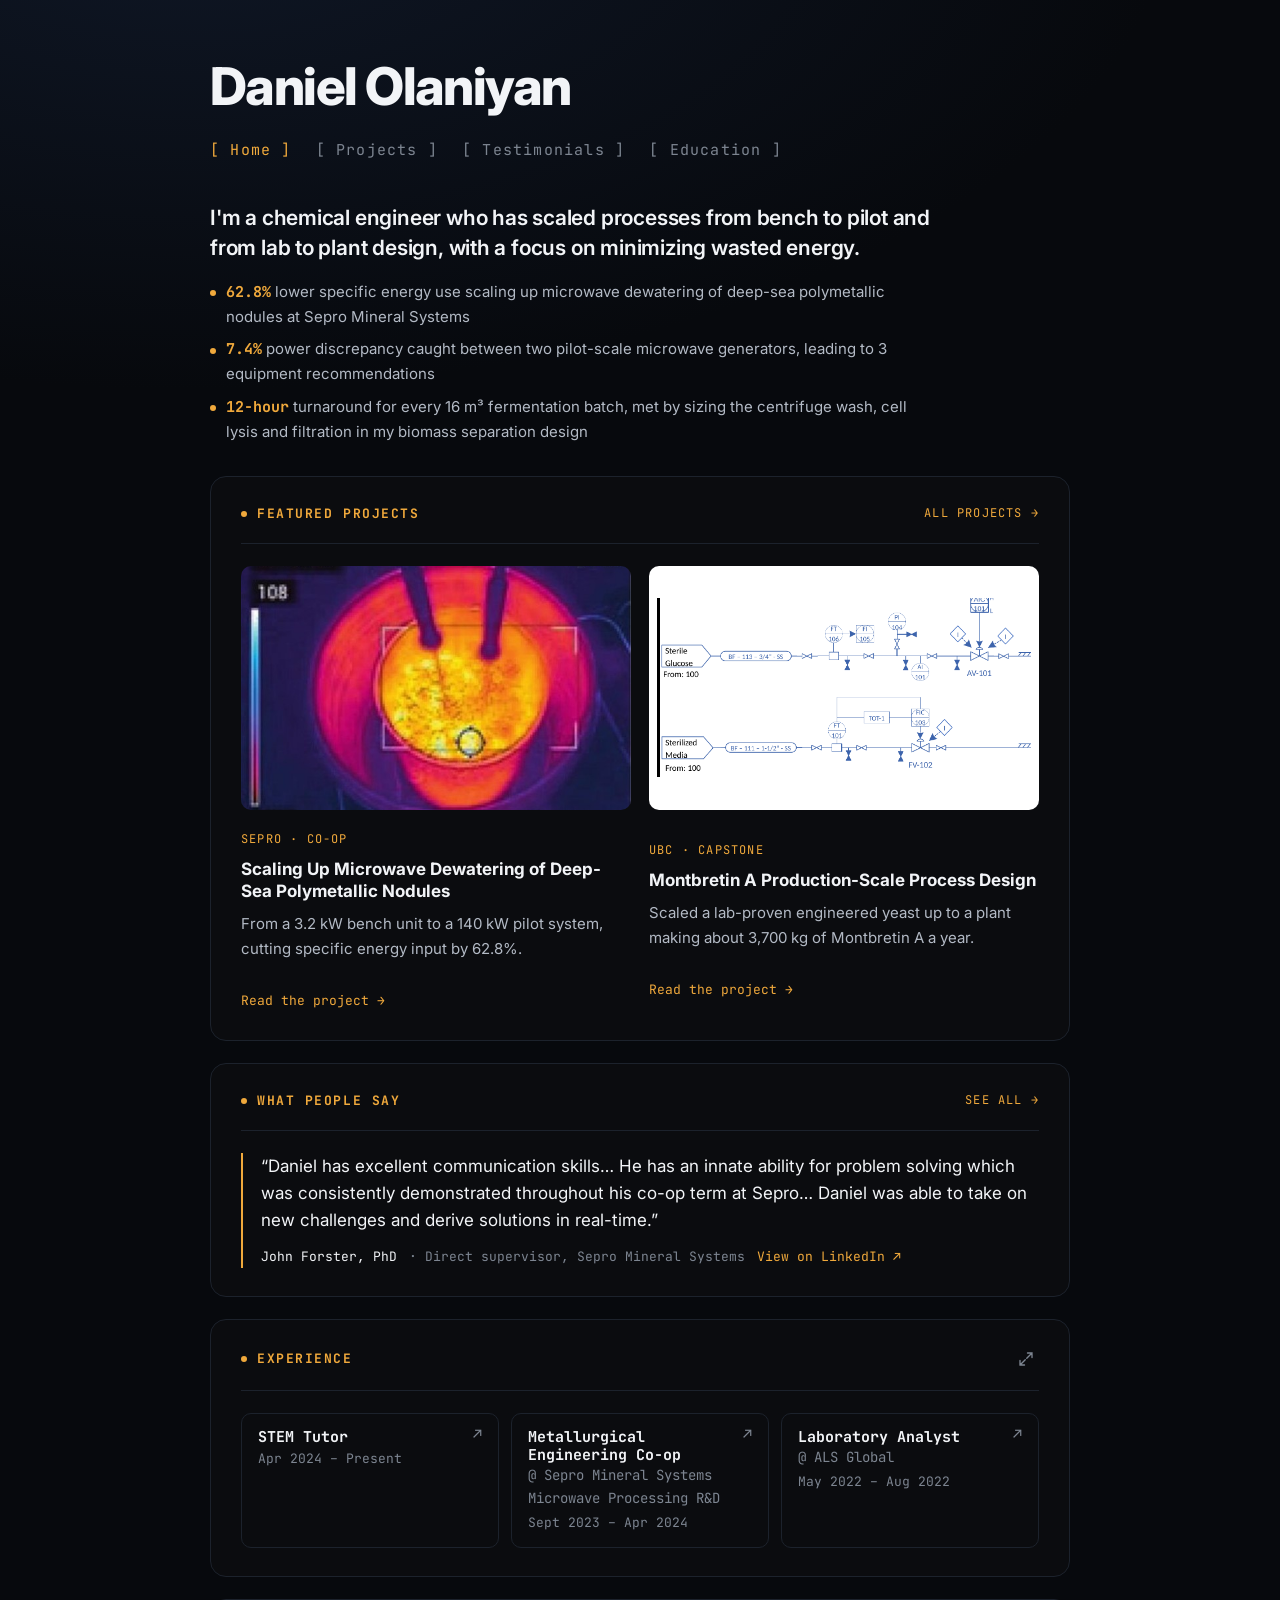
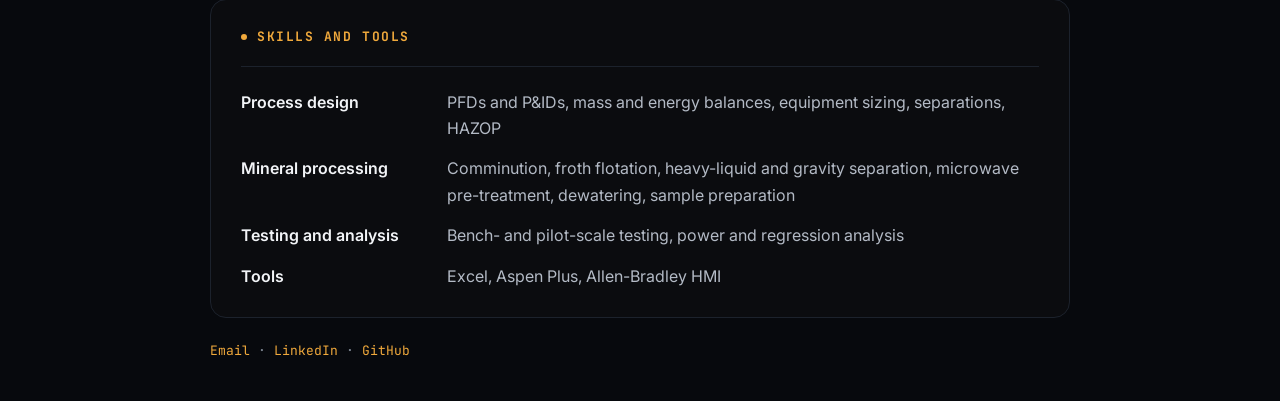
==== index.html @ be630a9f "Name the Microwave Processing R&D team on the Experience card and Sea Nodules page Co-Authored-By: C" ====
<!doctype html>
<html lang="en">
<head>
  <meta charset="utf-8">
  <meta name="viewport" content="width=device-width, initial-scale=1">
  <title>Daniel Olaniyan</title>
  <meta name="description" content="Daniel Olaniyan, chemical engineer (BASc, UBC) and EIT. Experience, projects and education.">
  <link rel="preconnect" href="https://fonts.googleapis.com">
  <link rel="preconnect" href="https://fonts.gstatic.com" crossorigin>
  <link href="https://fonts.googleapis.com/css2?family=Inter:wght@400;600;700;800&family=JetBrains+Mono:wght@400;500;700&display=swap" rel="stylesheet">
  <link rel="stylesheet" href="assets/styles.css">
</head>
<body>

<header class="site-header">
  <div class="wrap">
    <h1 class="site-title"><a href="#home">Daniel Olaniyan</a></h1>
    <nav class="tabs">
      <a href="#home">Home</a>
      <a href="#projects">Projects</a>
      <a href="#testimonials">Testimonials</a>
      <a href="#education">Education</a>
      <!-- <a class="plain" href="assets/Daniel_Olaniyan_Resume.pdf" target="_blank">Résumé ↗</a> -->
    </nav>
  </div>
</header>

<main class="wrap">

  <!-- ======================== HOME ======================== -->
  <section class="panel" id="home" data-title="Daniel Olaniyan">
    <!-- Intro: hook, value, proof -->
    <div class="intro">
      <!-- HIDDEN FOR NOW: <p class="hook">I love taking process bottlenecks that waste energy or stall equipment, and fixing them.</p> -->
      <p class="hook">I'm a chemical engineer who has scaled processes from bench to pilot and from lab to plant design, with a focus on minimizing wasted energy.</p>
      <ul class="proof">
        <li><b>62.8%</b> lower specific energy use scaling up microwave dewatering of deep-sea polymetallic nodules at Sepro Mineral Systems</li>
        <li><b>7.4%</b> power discrepancy caught between two pilot-scale microwave generators, leading to 3 equipment recommendations</li>
        <li><b>12-hour</b> turnaround for every 16 m³ fermentation batch, met by sizing the centrifuge wash, cell lysis and filtration in my biomass separation design</li>
      </ul>
    </div>

    <div class="card">
      <div class="card-head"><span class="label">Featured projects</span><a class="soon" href="#projects">All projects →</a></div>
      <div class="feature-grid">
        <a class="pcard" href="projects/sepro-microwave.html">
          <div class="pcard-img"><img src="assets/media/sepro/cover-ir-pilot.jpg" alt="Thermal camera image of a pilot-scale nodule sample straight after microwave treatment." loading="lazy"></div>
          <div class="pcard-body">
            <span class="kicker">Sepro · Co-op</span>
            <h3>Scaling Up Microwave Dewatering of Deep-Sea Polymetallic Nodules</h3>
            <p>From a 3.2 kW bench unit to a 140 kW pilot system, cutting specific energy input by 62.8%.</p>
            <span class="more">Read the project →</span>
          </div>
        </a>
        <a class="pcard" href="projects/capstone-montbretin.html">
          <div class="pcard-img sheet"><img src="assets/media/capstone/pid-sterile-feed-lines.png" alt="My section of the bioreactor P&amp;ID: sterile glucose and sterile media feed lines with flow control loops." loading="lazy"></div>
          <div class="pcard-body">
            <span class="kicker">UBC · Capstone</span>
            <h3>Montbretin A Production-Scale Process Design</h3>
            <p>Scaled a lab-proven engineered yeast up to a plant making about 3,700 kg of Montbretin A a year.</p>
            <span class="more">Read the project →</span>
          </div>
        </a>
      </div>
    </div>

    <!-- Testimonials: add another <figure class="quote"> inside .quotes for each new one.
         Only publish quotes you have permission to use. -->
    <div class="card">
      <div class="card-head"><span class="label">What people say</span><a class="soon" href="#testimonials">See all →</a></div>
      <div class="quotes">
        <figure class="quote">
          <blockquote>“Daniel has excellent communication skills… He has an innate ability for problem solving which was consistently demonstrated throughout his co-op term at Sepro… Daniel was able to take on new challenges and derive solutions in real-time.”</blockquote>
          <figcaption>John Forster, PhD <span>· Direct supervisor, Sepro Mineral Systems</span><a href="https://www.linkedin.com/in/daniel-olaniyan/details/recommendations/" target="_blank" rel="noopener">View on LinkedIn ↗</a></figcaption>
        </figure>
      </div>
    </div>

    <!-- Experience: click a role to open its bullets in a pop-up; the corner icon shows all bullets inline.
         To add a role: copy one <button class="role"> and one <div class="role-detail">,
         and give both the same id (data-role="x" / id="role-x"). -->
    <div class="card experience">
      <div class="card-head">
        <span class="label">Experience</span>
        <button class="expand" aria-label="Show all details" title="Show all"><svg viewBox="0 0 24 24" fill="none" stroke="currentColor" stroke-width="1.8" stroke-linecap="round"><path d="M14 4h6v6M20 4l-7 7M10 20H4v-6M4 20l7-7"/></svg></button>
      </div>
      <div class="roles">
        <button class="role" data-role="tutor" aria-haspopup="dialog">
          <h3>STEM Tutor</h3>
          <div class="when">Apr 2024 – Present</div>
        </button>
        <button class="role" data-role="sepro" aria-haspopup="dialog">
          <h3>Metallurgical Engineering Co-op</h3>
          <div class="at">@ Sepro Mineral Systems</div>
          <div class="at">Microwave Processing R&amp;D</div>
          <div class="when">Sept 2023 – Apr 2024</div>
        </button>
        <button class="role" data-role="als" aria-haspopup="dialog">
          <h3>Laboratory Analyst</h3>
          <div class="at">@ ALS Global</div>
          <div class="when">May 2022 – Aug 2022</div>
        </button>
      </div>

      <div class="role-detail" id="role-tutor" data-title="STEM Tutor" data-when="Apr 2024 – Present">
        <h4>STEM Tutor <span>United States & Canada</span></h4>
        <ul>
          <li>Grew a tutoring practice to 15 weekly students entirely through referrals from clients and a mentor</li>
          <li>Improved a Mechanical Engineering student’s Thermodynamics I grade from C+ to A- by teaching structured First and Second Law problem-solving methods for heat engines and refrigeration cycles</li>
          <li>Designed weekly AP Calculus BC study plans by identifying understanding gaps from assessment results and curating targeted practice problems by topic and difficulty, raising the student’s projected score from 3 to an official 5</li>
          <li>Classified recurring student errors into 4 root-cause categories: conceptual, equation-selection, algebraic, and problem-recognition to prioritize the highest-impact weaknesses</li>
        </ul>
      </div>

      <div class="role-detail" id="role-sepro" data-title="Metallurgical Engineering Co-op" data-when="Sept 2023 – Apr 2024">
        <h4>Sepro Mineral Systems · Microwave Processing R&amp;D <span>Vancouver, Canada</span></h4>
        <ul>
          <li>Quantified a 62.8% reduction in specific energy input from bench- to pilot-scale for microwave pre-treatment of polymetallic nodules ahead of pyrometallurgical processing through moisture loss, power, and residence time analysis</li>
          <li>Identified a 7.4% discrepancy between 2 water-cooled power generators during pilot-scale operation by analyzing absorbed microwave energy patterns in Excel, resulting in 3 equipment modification recommendations</li>
          <li>Processed 55 kg of Mn- and Fe-rich polymetallic sea nodule samples for bench- and pilot-scale testwork using Ro-Tap sieve shaker, rotary splitter, riffle splitter, and cone and-quartering to determine PSD/P80 and produce representative test samples</li>
          <li>Ran 15+ pilot-scale microwave tests on a 140 kW system through an Allen-Bradley HMI by adjusting forward-power settings, monitoring process response, and responding to abnormal operating conditions</li>
          <li>Briefed project engineers and clients on test progress, equipment behavior, deviations, limitations, and next steps through presentations, demonstrations, and written reports</li>
          <li>Applied heat transfer and scale-up principles as the chemical engineer on a multidisciplinary microwave R&D team, then extended beyond assigned scope into flotation and gravity separation processes</li>
          <li>Dosed SIBX collector to a 14 g/tonne target from a 1% stock solution across 3 lab-scale froth flotation tests, preparing ore slurry feed at 37 wt% solids and 200 µm particle size</li>
          <li>Operated a jaw crusher, ring pulverizer, SAG, ball, and rod mills during mineral processing testwork, gaining hands-on experience with comminution equipments</li>
          <li>Contributions acknowledged in: Marzoughi O. et al. (2026). Microwave dewatering of deep-sea polymetallic nodules: Bench-scale and pilot-scale studies</li>
        </ul>
        <figure class="quote small">
          <blockquote>“Daniel has excellent communication skills… He has an innate ability for problem solving which was consistently demonstrated throughout his co-op term at Sepro.”</blockquote>
          <figcaption>John Forster, PhD <span>· Direct supervisor, Sepro Mineral Systems</span></figcaption>
        </figure>
        <a class="more-link" href="projects/sepro-microwave.html">See the project →</a>
      </div>

      <div class="role-detail" id="role-als" data-title="Laboratory Analyst" data-when="May 2022 – Aug 2022">
        <h4>ALS Global <span>Calgary, Canada</span></h4>
        <ul>
          <li>Analyzed 100 environmental field samples daily operating a 50 capsule CO2 combustion chamber with infrared spectroscopy quantifying 5 mg/mL target total inorganic carbon concentration in Excel</li>
          <li>Reduced sample backlog by 15% by reallocating instrument downtime toward reviewing prior-day data and documentation, turning fixed analysis time into productive dual-tasking</li>
          <li>Authorized to independently approve sample release as a co-op student after consistently meeting ISO/IEC 17025:2017 QA/QC standards across 100+ samples/day</li>
        </ul>
      </div>
    </div>

    <div class="card">
      <div class="card-head"><span class="label">Skills and tools</span></div>
      <dl class="skills">
        <div><dt>Process design</dt><dd>PFDs and P&amp;IDs, mass and energy balances, equipment sizing, separations, HAZOP</dd></div>
        <div><dt>Mineral processing</dt><dd>Comminution, froth flotation, heavy-liquid and gravity separation, microwave pre-treatment, dewatering, sample preparation</dd></div>
        <div><dt>Testing and analysis</dt><dd>Bench- and pilot-scale testing, power and regression analysis</dd></div>
        <div><dt>Tools</dt><dd>Excel, Aspen Plus, Allen-Bradley HMI</dd></div>
      </dl>
    </div>
    </div>

  </section>

  <!-- ======================== PROJECTS ======================== -->
  <section class="panel" id="projects" data-title="Projects">

    <a class="card pcard" href="projects/sepro-microwave.html">
      <div class="pcard-img"><img src="assets/media/sepro/cover-ir-pilot.jpg" alt="Thermal camera image of a pilot-scale nodule sample straight after microwave treatment." loading="lazy"></div>
      <div class="pcard-body">
        <span class="kicker">Sepro Mineral Systems · Co-op</span>
        <h3>Scaling Up Microwave Dewatering of Deep-Sea Polymetallic Nodules</h3>
        <p>From a 3.2 kW bench unit to a 140 kW pilot system, cutting specific energy input by 62.8%.</p>
        <span class="stack">Unit operation R&amp;D · Bench- and pilot-scale testing · Microwave heating · Energy balances</span>
        <span class="more">Read the project →</span>
      </div>
    </a>

    <a class="card pcard" href="projects/capstone-montbretin.html">
      <div class="pcard-img sheet"><img src="assets/media/capstone/pid-sterile-feed-lines.png" alt="My section of the bioreactor P&amp;ID: sterile glucose and sterile media feed lines with flow control loops." loading="lazy"></div>
      <div class="pcard-body">
        <span class="kicker">UBC · Capstone</span>
        <h3>Montbretin A Production-Scale Process Design</h3>
        <p>Montbretia plants are too scarce to supply Montbretin A, a potential type 2 diabetes treatment, so we scaled the sponsor&#39;s lab-scale engineered yeast up to a plant making about 3,700 kg a year. I designed the heat-recovered sterilization, the sterile-feed P&amp;ID and the biomass separation, and coordinated the 7-person team.</p>
        <span class="stack">Process design · P&amp;IDs · Equipment sizing · Separations</span>
        <span class="more">Read the project →</span>
      </div>
    </a>

    <!-- HIDDEN FOR NOW: CCU and distillation project cards. To bring them back, remove this comment wrapper.
    <div class="card project">
      <div class="card-head"><span class="label case">CCU Feasibility for Carbon-Negative Methanol</span><span class="soon">Write-up soon</span></div>
      <p>Assessed Twelve's CO₂-to-fuels technology at Lafarge cement plants through life-cycle assessment, systems mapping and techno-economics.</p>
      <span class="stack">UBC CHBE 488 · LCA · Techno-economics</span>
    </div>

    <div class="card project">
      <div class="card-head"><span class="label case">Binary Plate Distillation Column Optimization</span><span class="soon">Write-up soon</span></div>
      <p>Four days of column runs compared against Aspen Plus simulations.</p>
      <span class="stack">UBC CHBE 464 · Aspen Plus · Separations</span>
    </div>
    -->

    <!-- HIDDEN FOR NOW: Phase Zero project card. To bring it back, remove this comment wrapper.
    <div class="card project">
      <div class="card-head"><span class="label case">Phase Zero: Engineering Economics</span><span class="soon">Write-up soon</span></div>
      <p>Built the financial model and 6 of 10 pitch slides for a wellness-facility venture.</p>
      <span class="stack">UBC CHBE 459 · Google Sheets · Financial modelling</span>
    </div>
    -->
  </section>

  <!-- ======================== TESTIMONIALS ======================== -->
  <!-- One card per group. To add a quote, copy a <figure class="quote"> block into the right group.
       Credit people by name and title (professional) or by role (tutoring, e.g. "Parent of an AP Calculus BC student").
       Only publish quotes you have permission to use; trim with "…" but don't reword. -->
  <section class="panel" id="testimonials" data-title="Testimonials">

    <div class="card">
      <div class="card-head"><span class="label">Engineering</span></div>
      <div class="quotes">
        <figure class="quote">
          <blockquote>“Daniel has excellent communication skills, engages in conversation, and is not afraid to assert his opinion. He has an innate ability for problem solving which was consistently demonstrated throughout his co-op term at Sepro. I am confident that Daniel will shine in any environment, given his highly compatible social skills and teamwork cooperation. Daniel was able to take on new challenges and derive solutions in real-time.”</blockquote>
          <figcaption>John Forster, PhD <span>· Technical Lead - Microwave Processing, Sepro Mineral Systems Corp.</span><a href="https://www.linkedin.com/in/daniel-olaniyan/details/recommendations/" target="_blank" rel="noopener">LinkedIn ↗</a></figcaption>
        </figure>
      </div>
    </div>

    <!-- Tutoring group: remove the comment markers around this card once you have your first quote.
    <div class="card">
      <div class="card-head"><span class="label">Tutoring</span></div>
      <div class="quotes">
        <figure class="quote">
          <blockquote>“Quote text here.”</blockquote>
          <figcaption>First name or role <span>· e.g. Parent of an AP Calculus BC student</span></figcaption>
        </figure>
      </div>
    </div>
    -->
  </section>

  <!-- ======================== EDUCATION ======================== -->
  <section class="panel" id="education" data-title="Education">
    <div class="card">
      <div class="card-head"><span class="label">Education</span></div>
      <div class="entry">
        <div class="entry-head"><h3>University of British Columbia</h3><span class="date">Graduated May 2025</span></div>
        <p class="sub">Bachelor of Applied Science - BASc, Chemical and Biological Engineering</p>
        <ul>
          <li>Bachelor Degree in Chemical and Biological Engineering from the University of British Columbia - Vancouver</li>
          <li>Dean's List</li>
        </ul>
      </div>
    </div>

    <div class="card">
      <div class="card-head"><span class="label">Certifications</span></div>
      <div class="entry">
        <div class="entry-head"><h3>Engineer-in-Training (EIT)</h3><span class="date">Apr 2026</span></div>
        <p class="sub">Engineers and Geoscientists BC · Registrant #233292</p>
        <a class="verify" href="https://tools.egbc.ca/Registrant-Directory/Individual-Registrants/SearchResults?FirstName=Daniel&amp;LastName=Olaniyan&amp;CategoryOfRegistrant=EIT&amp;DisciplinaryNotice=False&amp;PracticeRestrictions=False" target="_blank" rel="noopener">EGBC directory ↗</a>
      </div>
      <div class="entry">
        <div class="entry-head"><h3>Fundamentals of Engineering (FE), Chemical</h3><span class="date">May 2026</span></div>
        <p class="sub">NCEES · Credential ID 24-516-31</p>
        <a class="verify" href="https://account.ncees.org/rn/2451631-1959611-d728d8f" target="_blank" rel="noopener">NCEES ↗</a>
      </div>
    </div>
  </section>

</main>

<!-- Pop-up used by the experience roles (filled in by main.js) -->
<dialog class="modal" id="role-modal" aria-labelledby="modal-title">
  <button class="modal-close" aria-label="Close">×</button>
  <p class="label" id="modal-kicker"></p>
  <h2 id="modal-title"></h2>
  <p class="modal-when" id="modal-when"></p>
  <div id="modal-body"></div>
</dialog>

<footer><div class="wrap">
  <a href="mailto:dolaniyan321@gmail.com">Email</a> · <a href="https://www.linkedin.com/in/daniel-olaniyan/">LinkedIn</a> · <a href="https://github.com/DanielOlaniyan">GitHub</a>
</div></footer>
<script src="assets/main.js"></script>
</body>
</html>
---- assets/styles.css ----
/* ==========================================================
   Daniel Olaniyan — site styles (dark)
   Change the accent colour or fonts in :root.
   ========================================================== */

:root {
  --bg-top: #0f1726;
  --bg: #07090d;
  --card: #0b0c0f;
  --line: #1c222c;
  --text: #f2f4f7;
  --body: #b3bac5;
  --muted: #7d8591;
  --accent: #f0a93c;          /* amber — change this one value to re-colour the site */
  --todo: #ff6b6b;
  --max: 900px;
  --radius: 16px;
  --sans: "Inter", system-ui, -apple-system, "Segoe UI", Roboto, sans-serif;
  --mono: "JetBrains Mono", ui-monospace, SFMono-Regular, Menlo, monospace;
}

* { box-sizing: border-box; }
html { background: var(--bg); }
body {
  margin: 0;
  min-height: 100vh;
  color: var(--body);
  font-family: var(--sans);
  font-size: 16px;
  line-height: 1.65;
  background: radial-gradient(1400px 700px at 15% -5%, var(--bg-top), transparent 70%) no-repeat, var(--bg);
  -webkit-font-smoothing: antialiased;
}
img { max-width: 100%; display: block; }
a { color: var(--accent); text-decoration: none; }
a:hover { text-decoration: underline; }
p { margin: 0 0 1em; }
h1, h2, h3 { color: var(--text); margin: 0; line-height: 1.2; }

.wrap { max-width: var(--max); margin: 0 auto; padding: 0 20px; }

/* ---------- Header: big title + bracket tabs ---------- */
.site-header { padding: 56px 0 40px; }
.site-header .wrap { display: flex; justify-content: space-between; align-items: center; gap: 20px 32px; flex-wrap: wrap; }
.site-title { font-size: clamp(36px, 6vw, 52px); font-weight: 800; letter-spacing: -0.03em; }
.site-title a { color: inherit; }
.site-title a:hover { text-decoration: none; }
.tabs { display: flex; gap: 8px 24px; flex-wrap: wrap; font-family: var(--mono); font-size: 15px; letter-spacing: 0.08em; }
.tabs a { color: var(--muted); white-space: nowrap; }
.tabs a::before { content: "[ "; }
.tabs a::after { content: " ]"; }
.tabs a.plain::before, .tabs a.plain::after { content: ""; }
.tabs a:hover { color: var(--text); text-decoration: none; }
.tabs a.active { color: var(--accent); }

.intro { font-size: 17px; max-width: 720px; margin: 0 0 32px; }
.intro p { margin: 0 0 10px; }
.intro .hook { color: var(--text); font-size: 21px; font-weight: 600; line-height: 1.4; letter-spacing: -0.01em; }
.proof { list-style: none; padding: 0; margin: 18px 0; display: grid; gap: 8px; }
.proof li { padding-left: 16px; position: relative; font-size: 15px; }
.proof li::before { content: ""; position: absolute; left: 0; top: .7em; width: 6px; height: 6px; border-radius: 50%; background: var(--accent); }
.proof b { color: var(--accent); font-family: var(--mono); font-weight: 700; }
.intro .ask { margin-top: 18px; color: var(--text); }
.intro .ask a { font-family: var(--mono); font-size: 14px; white-space: nowrap; margin-left: 4px; }
.fine { color: var(--muted); font-size: 13px; }
ol.fine { margin: 10px 0 0; padding-left: 1.4em; }
ol.fine li { margin: 2px 0; }

/* ---------- Panels (tabs) ---------- */
main { padding-bottom: 72px; }
.js .panel { display: none; }
.js .panel.active { display: block; }

/* ---------- Cards ---------- */
.card {
  background: var(--card);
  border: 1px solid var(--line);
  border-radius: var(--radius);
  padding: 26px 30px 28px;
  margin-bottom: 22px;
}
.card-head {
  display: flex; justify-content: space-between; align-items: center;
  padding-bottom: 18px; margin-bottom: 22px; border-bottom: 1px solid var(--line);
}
.label {
  font-family: var(--mono); font-size: 13px; font-weight: 700; letter-spacing: 0.12em; text-transform: uppercase;
  color: var(--accent); display: flex; align-items: center; gap: 10px;
}
.label::before { content: ""; width: 6px; height: 6px; border-radius: 50%; background: var(--accent); flex: none; }
.label.case { text-transform: none; letter-spacing: 0.04em; }
.expand {
  color: var(--muted); background: none; border: 0; padding: 4px; cursor: pointer; display: grid; place-items: center;
}
.expand:hover { color: var(--text); text-decoration: none; }
.expand svg { width: 18px; height: 18px; }

.grid-2 { display: grid; grid-template-columns: 1fr 1fr; gap: 22px; margin-bottom: 22px; }
.grid-2 .card { margin-bottom: 0; }
@media (max-width: 720px) { .grid-2 { grid-template-columns: 1fr; } .card { padding: 22px 20px 24px; } }
.card .grid-2 { margin: 18px 0 16px; }
.card .grid-2 h3 { font-size: 16px; margin-bottom: 6px; }
.card .grid-2 p { margin: 0; }

/* Experience: clickable roles, each opening its own bullet list */
.roles { display: grid; grid-template-columns: repeat(auto-fit, minmax(220px, 1fr)); gap: 12px; }
.role {
  all: unset; box-sizing: border-box; cursor: pointer; position: relative;
  display: flex; flex-direction: column; justify-content: flex-start;
  padding: 14px 40px 14px 16px; border-radius: 10px;
  border: 1px solid var(--line); transition: background .15s, border-color .15s;
}
.role:hover { background: #10131a; border-color: var(--accent); }
.role:focus-visible { outline: 2px solid var(--accent); outline-offset: 2px; }
.role::after {                       /* "open" arrow */
  content: "↗"; position: absolute; right: 16px; top: 13px;
  font-family: var(--mono); font-size: 15px; line-height: 1; color: var(--muted); transition: color .15s;
}
.role:hover::after, .role:hover h3 { color: var(--accent); }
.role h3 { font-family: var(--mono); font-size: 15px; font-weight: 700; transition: color .15s; }
.role .at, .role .when { font-family: var(--mono); font-size: 14px; color: var(--muted); }
.role .when { font-size: 13px; margin-top: 2px; }

.role-detail { display: none; margin-top: 26px; padding-top: 22px; border-top: 1px solid var(--line); }
.role-detail.open { display: block; animation: fade .2s ease; }
.role-detail h4 { color: var(--text); font-size: 15px; margin: 0 0 8px; }
.role-detail h4 span { color: var(--muted); font-weight: 400; font-family: var(--mono); font-size: 13px; margin-left: 8px; }
.role-detail ul { margin: 0; padding-left: 18px; }
.role-detail li { margin-bottom: 6px; }
.more-link { display: inline-block; margin-top: 10px; font-family: var(--mono); font-size: 13px; letter-spacing: .04em; }
.card.show-all .expand { color: var(--accent); }

/* Pop-up (experience details) */
.modal {
  width: min(640px, calc(100vw - 32px)); max-height: calc(100vh - 48px); overflow: auto;
  background: var(--card); color: var(--body); border: 1px solid var(--line); border-radius: var(--radius);
  padding: 28px 30px 30px; box-shadow: 0 24px 80px rgba(0,0,0,.6);
}
.modal[open] { animation: pop .18s ease; }
.modal::backdrop { background: rgba(3,5,8,.72); backdrop-filter: blur(3px); }
.modal .label { margin: 0 0 12px; }
.modal h2 { font-family: var(--mono); font-size: 20px; }
.modal-when { font-family: var(--mono); font-size: 13px; color: var(--muted); margin: 6px 0 20px; padding-bottom: 18px; border-bottom: 1px solid var(--line); }
.modal ul { margin: 0; padding-left: 18px; }
.modal li { margin-bottom: 8px; }
.modal-close {
  position: absolute; top: 14px; right: 16px; background: none; border: 0; color: var(--muted);
  font-size: 26px; line-height: 1; cursor: pointer; padding: 4px 8px;
}
.modal-close:hover { color: var(--text); }
@keyframes pop { from { opacity: 0; transform: translateY(8px) scale(.98); } to { opacity: 1; transform: none; } }
@keyframes fade { from { opacity: 0; transform: translateY(-4px); } to { opacity: 1; transform: none; } }

/* Skills / tools tags */
.tags { display: flex; flex-wrap: wrap; gap: 10px; }
.tag {
  font-family: var(--mono); font-size: 13px; color: var(--body);
  padding: 6px 12px; border: 1px solid var(--line); border-radius: 8px; background: #0f1115;
}

/* Project cards */
.project p { margin-bottom: 18px; max-width: 680px; }
.stack { font-family: var(--mono); font-size: 13px; letter-spacing: 0.08em; text-transform: uppercase; color: var(--muted); }
a.soon { color: var(--accent); }
.soon { font-family: var(--mono); font-size: 12px; letter-spacing: 0.1em; text-transform: uppercase; color: var(--muted); }

/* Education entries */
.entry + .entry { margin-top: 22px; padding-top: 22px; border-top: 1px solid var(--line); }
.entry-head { display: flex; justify-content: space-between; gap: 12px; flex-wrap: wrap; align-items: baseline; }
.entry h3 { font-size: 17px; }
.entry .sub { font-family: var(--mono); font-size: 14px; color: var(--muted); margin: 2px 0 8px; }
.entry .date { font-family: var(--mono); font-size: 14px; color: var(--muted); }
.entry ul { margin: 0; padding-left: 18px; }
.verify { font-family: var(--mono); font-size: 13px; letter-spacing: .03em; }

/* ---------- Project detail pages ---------- */
.back { display: inline-block; font-family: var(--mono); font-size: 14px; letter-spacing: 0.06em; margin-bottom: 22px; color: var(--muted); }
.back:hover { color: var(--accent); text-decoration: none; }
.facts { display: grid; grid-template-columns: repeat(auto-fit, minmax(170px, 1fr)); gap: 18px; margin: 0; }
.facts dt { font-family: var(--mono); font-size: 12px; letter-spacing: 0.12em; text-transform: uppercase; color: var(--muted); }
.facts dd { margin: 4px 0 0; color: var(--text); font-size: 15px; }
.outcome { color: var(--text); font-size: 17px; margin: 0; }
.outcome strong { color: var(--accent); }
.card ul, .card ol { padding-left: 20px; margin: 0 0 1em; }
.card li { margin-bottom: 6px; }
.card > :last-child { margin-bottom: 0; }

figure { margin: 0; }
figure img { width: 100%; border-radius: 10px; border: 1px solid var(--line); cursor: zoom-in; }
figcaption { font-size: 14px; color: var(--muted); margin-top: 10px; }
figure + p { margin-top: 18px; }

table { width: 100%; border-collapse: collapse; font-size: 15px; }
th, td { text-align: left; padding: 11px 10px; border-bottom: 1px solid var(--line); }
tr:last-child td { border-bottom: 0; }
th { font-family: var(--mono); font-size: 12px; letter-spacing: 0.1em; text-transform: uppercase; color: var(--muted); font-weight: 500; }
td { color: var(--text); }
td.num { font-family: var(--mono); }
.table-wrap { overflow-x: auto; margin-bottom: 16px; }

.doc-grid { display: grid; grid-template-columns: repeat(auto-fill, minmax(200px, 1fr)); gap: 18px; }
.doc .thumb { aspect-ratio: 4 / 3; background: #0f1115; border: 1px solid var(--line); border-radius: 10px; overflow: hidden; display: grid; place-items: center; }
.doc .thumb img { width: 100%; height: 100%; object-fit: cover; cursor: zoom-in; border: 0; border-radius: 0; }
.doc .thumb .ph { font-family: var(--mono); font-size: 12px; color: var(--muted); padding: 14px; text-align: center; }
.doc .cap { font-size: 14px; margin: 10px 0 0; }
.doc .cap .type { display: block; font-family: var(--mono); font-size: 11px; letter-spacing: 0.12em; text-transform: uppercase; color: var(--accent); margin-bottom: 2px; }

.note { font-size: 13px; color: var(--muted); }

/* Testimonials */
.quotes { display: grid; gap: 28px; }
.quote { margin: 0; padding-left: 18px; border-left: 2px solid var(--accent); }
.quote blockquote { margin: 0 0 12px; color: var(--text); font-size: 17px; line-height: 1.6; }
.quote figcaption { font-family: var(--mono); font-size: 13px; color: var(--text); margin: 0; display: flex; flex-wrap: wrap; gap: 4px 12px; align-items: baseline; }
.quote figcaption span { color: var(--muted); }
.quote.small { margin: 20px 0 4px; }
.quote.small blockquote { font-size: 15px; color: var(--body); }

footer { padding: 0 0 40px; font-family: var(--mono); font-size: 13px; color: var(--muted); }

/* Lightbox */
.lightbox { position: fixed; inset: 0; background: rgba(0,0,0,.9); display: none; align-items: center; justify-content: center; z-index: 100; padding: 24px; cursor: zoom-out; }
.lightbox.open { display: flex; }
.lightbox img { max-height: 88vh; max-width: 100%; border-radius: 8px; }
.lightbox p { position: absolute; bottom: 16px; left: 0; right: 0; text-align: center; color: var(--muted); font-size: 14px; padding: 0 20px; }

/* Draft markers — search for class="todo" and clear before sharing */
.todo, .todo * { color: var(--todo) !important; }

/* P&ID: control narratives and legend */
h3.sub { font-size: 16px; margin: 22px 0 6px; }
table.narrative { margin-top: 10px; }
table.narrative caption { text-align: left; font-weight: 700; color: var(--text); padding: 4px 0 6px; }
table.narrative th { width: 130px; vertical-align: top; text-transform: none; letter-spacing: 0; font-size: 13px; }
details.legend { margin-top: 18px; border-top: 1px solid var(--line); padding-top: 14px; }
details.legend summary { cursor: pointer; font-family: var(--mono); font-size: 13px; letter-spacing: 0.08em; text-transform: uppercase; color: var(--accent); }
dl.key { display: grid; grid-template-columns: repeat(auto-fill, minmax(240px, 1fr)); gap: 6px 22px; margin: 6px 0 0; }
dl.key div { display: flex; gap: 10px; }
dl.key dt { font-family: var(--mono); color: var(--accent); min-width: 64px; }
dl.key dd { margin: 0; color: var(--muted); }
code { font-family: var(--mono); font-size: 0.92em; color: var(--accent); }
dl.key.wide { grid-template-columns: repeat(auto-fill, minmax(330px, 1fr)); }
dl.key.wide dt { font-family: inherit; min-width: 170px; }
figure.after-legend { margin-top: 26px; }
@media (max-width: 720px) {
  table.narrative th, table.narrative td { display: block; width: auto; }
  table.narrative th { border-bottom: 0; padding-bottom: 2px; }
  table.narrative td { padding-top: 2px; }
}
details.legend ul { margin-top: 4px; }
.doc a.thumb { display: block; }
.doc a.thumb img { object-position: top; cursor: pointer; transition: opacity .15s; }
.doc a.thumb:hover img { opacity: .85; }
.figrow { display: grid; grid-template-columns: 1fr 1fr; gap: 18px; margin-top: 18px; }
.figrow figure { margin: 0; }
.figrow img { aspect-ratio: 4 / 3; object-fit: cover; width: 100%; }
@media (max-width: 720px) { .figrow { grid-template-columns: 1fr; } }
.figrow { margin-bottom: 18px; }
figure.hero { margin-top: 18px; }

/* Skills and tools: plain grouped list */
dl.skills { margin: 0; display: grid; gap: 14px; }
dl.skills div { display: grid; grid-template-columns: 190px 1fr; gap: 16px; }
dl.skills dt { color: var(--text); font-weight: 600; }
dl.skills dd { margin: 0; color: var(--body); }
@media (max-width: 720px) { dl.skills div { grid-template-columns: 1fr; gap: 2px; } }

/* Three-column intro (project About cards) */
.lead { color: var(--text); font-size: 17px; margin: 0 0 10px; }
.card .outcome + .grid-3 { margin-top: 20px; }
.grid-3 { display: grid; grid-template-columns: repeat(3, 1fr); gap: 0; border-top: 1px solid var(--line); }
.grid-3 > div { padding: 18px 22px 0; border-left: 1px solid var(--line); }
.grid-3 > div:first-child { padding-left: 0; border-left: 0; }
.grid-3 > div:last-child { padding-right: 0; }
.grid-3 h3 { font-size: 16px; margin: 0 0 8px; color: var(--text); }
.grid-3 ul { margin: 0; padding-left: 1.1em; }
.grid-3 li { margin: 0 0 8px; }
@media (max-width: 860px) {
  .grid-3 { grid-template-columns: 1fr; }
  .grid-3 > div { padding: 16px 0 0; border-left: 0; }
  .grid-3 > div + div { border-top: 1px solid var(--line); margin-top: 14px; }
}

/* Figures reproduced from the published paper */
figure.paper { margin: 18px 0 0; }
figure.paper img { background: #fff; border-radius: 6px; padding: 10px; width: 100%; height: auto; }
.figrow.paperrow { align-items: start; }
.figrow.paperrow img { aspect-ratio: auto; object-fit: contain; height: auto; }
figure.paper:not(.figrow figure) img { max-width: 760px; display: block; margin: 0 auto; }
figure.paper:not(.figrow figure) figcaption { max-width: 760px; margin-left: auto; margin-right: auto; }
table.units th { text-transform: none; letter-spacing: 0; }
.credit { display: block; margin-top: 2px; opacity: .8; }

/* Handwritten notebook page: keep it small, click to enlarge */
figure.notebook img { max-width: 380px; width: 100%; display: block; margin: 0 auto; border: 1px solid var(--line, #ddd); }
figure.notebook figcaption { text-align: center; }

/* ---------- Project cards with cover image ---------- */
a.pcard { display: grid; grid-template-columns: 300px 1fr; gap: 26px; align-items: center; color: inherit; text-decoration: none; transition: border-color .15s; }
a.pcard:hover { border-color: #2c3442; text-decoration: none; }
a.pcard:hover .more { color: var(--text); }
.pcard-img { border-radius: 10px; overflow: hidden; aspect-ratio: 16 / 10; background: #11141a; }
.pcard-img img { width: 100%; height: 100%; object-fit: cover; display: block; transition: transform .3s; }
.pcard-img.sheet { background: #fff; }
.pcard-img.sheet img { object-fit: contain; padding: 8px; }
a.pcard:hover .pcard-img img { transform: scale(1.03); }
.pcard .kicker { font-family: var(--mono); font-size: 12px; letter-spacing: 0.1em; text-transform: uppercase; color: var(--accent); }
.pcard h3 { font-size: 20px; color: var(--text); margin: 8px 0 10px; line-height: 1.3; }
.pcard p { margin: 0 0 14px; }
.pcard .stack { display: block; font-size: 12px; line-height: 1.7; }
.pcard .more { display: inline-block; margin-top: 14px; font-family: var(--mono); font-size: 13px; color: var(--accent); }
@media (max-width: 720px) { a.pcard { grid-template-columns: 1fr; gap: 18px; } }

/* Home: two featured projects side by side, image on top */
.feature-grid { display: grid; grid-template-columns: 1fr 1fr; gap: 18px; }
.feature-grid a.pcard { grid-template-columns: 1fr; align-items: start; gap: 14px; margin: 0; padding: 0; border: 0; background: none; }
.feature-grid .pcard h3 { font-size: 17px; }
.feature-grid .pcard p { font-size: 15px; }
@media (max-width: 720px) { .feature-grid { grid-template-columns: 1fr; gap: 26px; } }

/* ---------- On-this-page jump bar (project pages) ---------- */
nav.toc { position: sticky; top: 0; z-index: 20; margin: 0 0 22px; padding: 10px 0; background: rgba(7, 9, 13, .92); backdrop-filter: blur(8px); border-bottom: 1px solid var(--line); }
nav.toc ul { list-style: none; margin: 0; padding: 0; display: flex; gap: 6px; overflow-x: auto; scrollbar-width: none; }
nav.toc ul::-webkit-scrollbar { display: none; }
nav.toc a { display: block; white-space: nowrap; font-family: var(--mono); font-size: 12.5px; color: var(--muted); padding: 6px 11px; border: 1px solid transparent; border-radius: 8px; }
nav.toc a:hover { color: var(--text); text-decoration: none; }
nav.toc a.on { color: var(--accent); border-color: var(--line); background: #0f1115; }
.card[id] { scroll-margin-top: 70px; }

/* Sketch -> final drawing, side by side */
.evolve { display: grid; grid-template-columns: 1fr 1.8fr; gap: 18px; align-items: start; margin: 4px 0 18px; }
.evolve figure { margin: 0; }
.evolve img { width: 100%; height: auto; }
@media (max-width: 720px) { .evolve { grid-template-columns: 1fr; } }

/* Step-by-step procedure diagram */
.steps { display: grid; grid-template-columns: repeat(4, 1fr); gap: 14px; margin: 8px 0 6px; counter-reset: none; }
.step { background: #0f1115; border: 1px solid var(--line); border-radius: 12px; padding: 12px 14px 14px; }
.step svg { width: 100%; height: auto; display: block; }
.step h4 { display: flex; align-items: center; gap: 8px; margin: 8px 0 6px; font-size: 15px; color: var(--text); }
.step h4 span { font-family: var(--mono); font-size: 12px; color: var(--accent); border: 1px solid var(--line); border-radius: 6px; padding: 1px 6px; }
.step p { margin: 0; font-size: 13.5px; line-height: 1.55; }
@media (max-width: 860px) { .steps { grid-template-columns: 1fr 1fr; } }
@media (max-width: 460px) { .steps { grid-template-columns: 1fr; } }
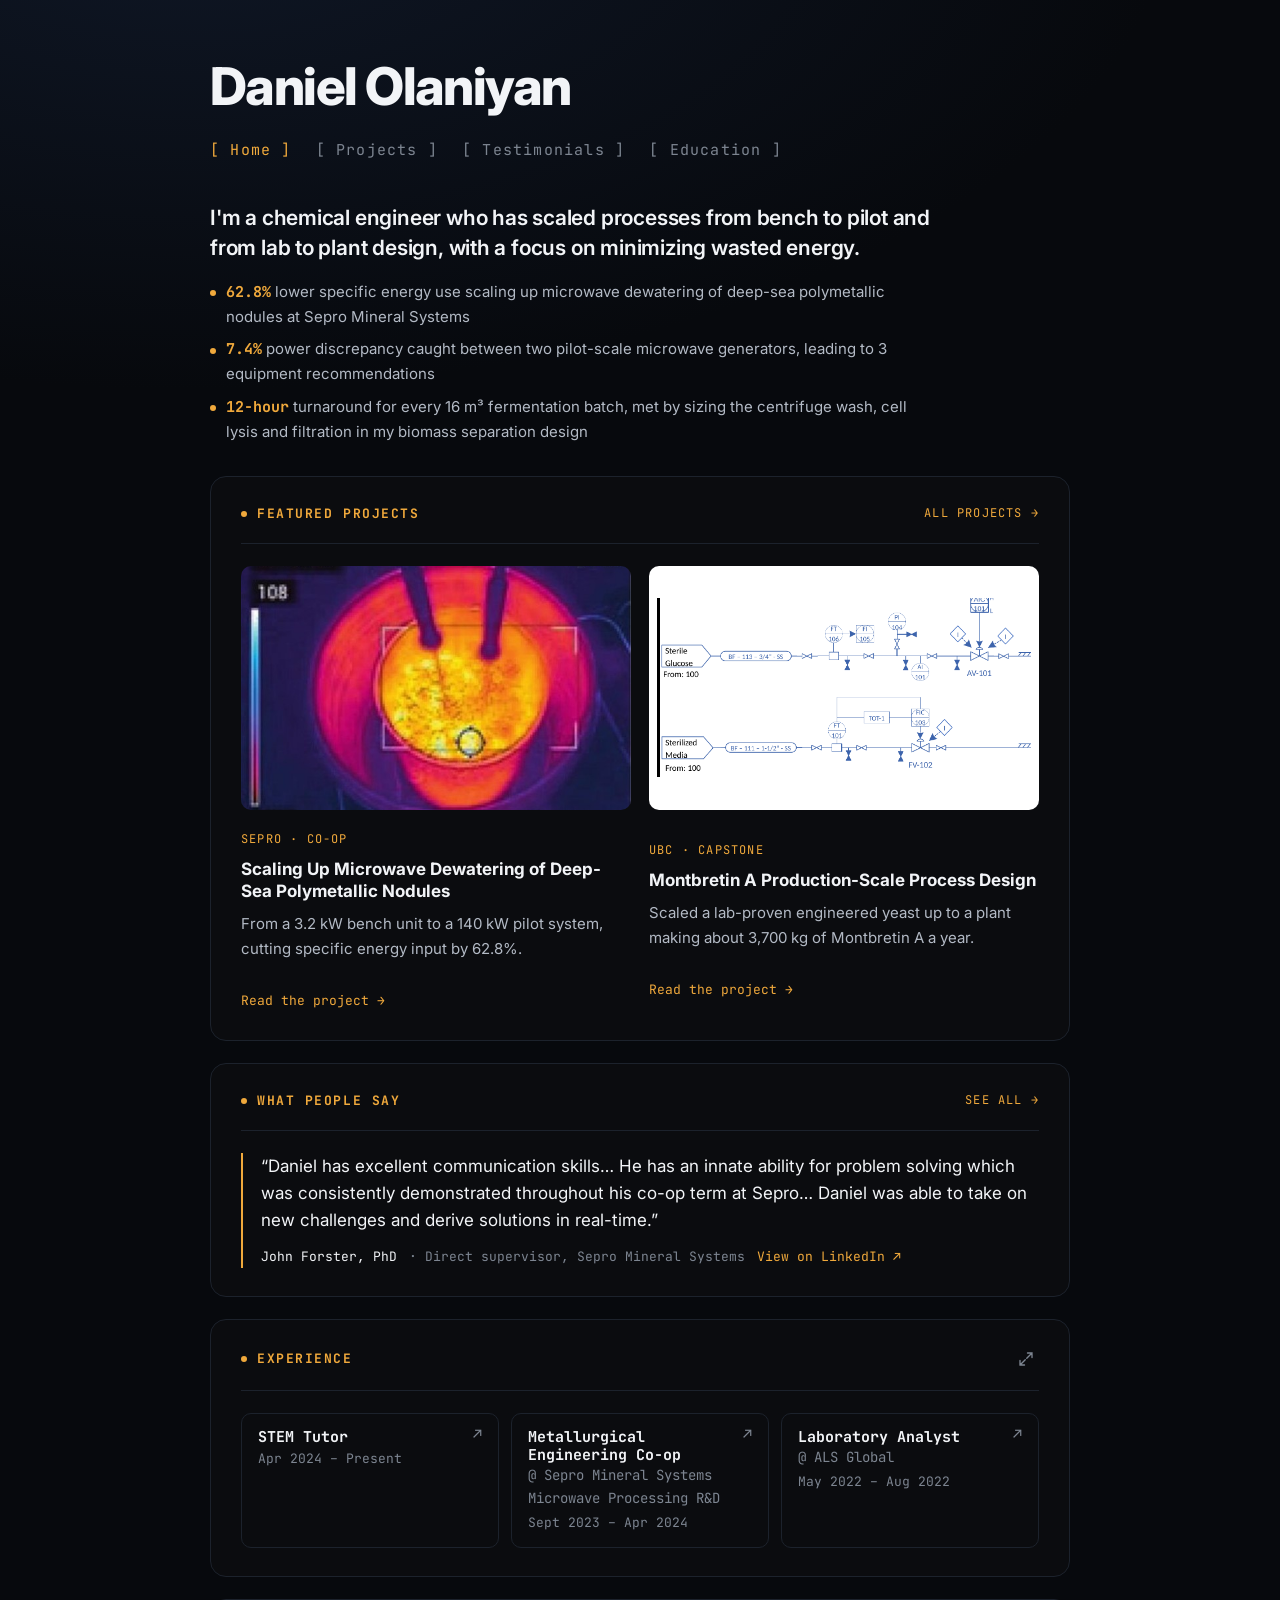
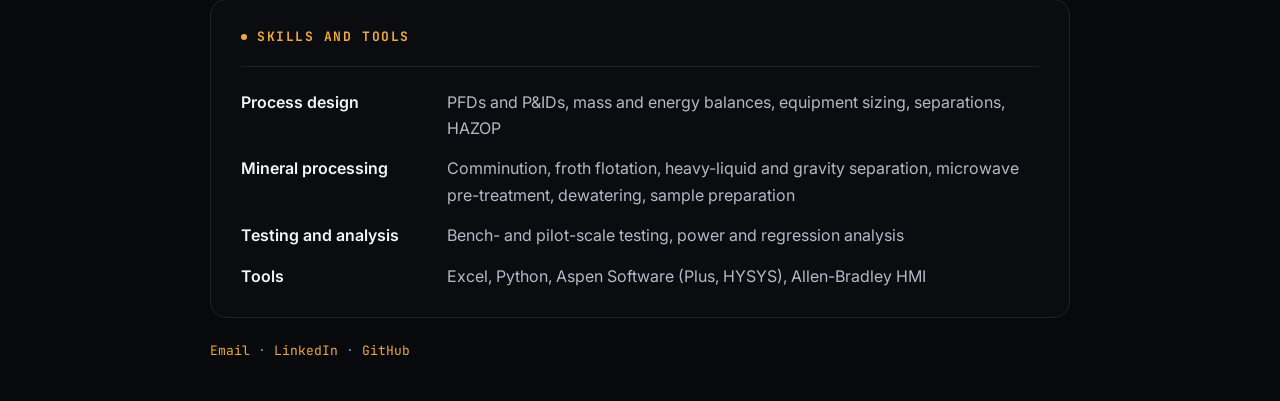
==== commit 5212cfea: "Tools: add Python and Aspen Software (Plus, HYSYS); cut CaF2 sentence Co-Authored-By: Claude Opus 5." ====
--- a/index.html
+++ b/index.html
@@ -115,7 +115,7 @@
       <div class="role-detail" id="role-sepro" data-title="Metallurgical Engineering Co-op" data-when="Sept 2023 – Apr 2024">
         <h4>Sepro Mineral Systems · Microwave Processing R&amp;D <span>Vancouver, Canada</span></h4>
         <ul>
-          <li>Quantified a 62.8% reduction in specific energy input from bench- to pilot-scale for microwave pre-treatment of polymetallic nodules ahead of pyrometallurgical processing through moisture loss, power, and residence time analysis</li>
+          <li>Quantified a 62.8% reduction in specific energy input from bench- to pilot-scale for microwave dewatering of polymetallic nodules ahead of pyrometallurgical processing through moisture loss, power, and residence time analysis</li>
           <li>Identified a 7.4% discrepancy between 2 water-cooled power generators during pilot-scale operation by analyzing absorbed microwave energy patterns in Excel, resulting in 3 equipment modification recommendations</li>
           <li>Processed 55 kg of Mn- and Fe-rich polymetallic sea nodule samples for bench- and pilot-scale testwork using Ro-Tap sieve shaker, rotary splitter, riffle splitter, and cone and-quartering to determine PSD/P80 and produce representative test samples</li>
           <li>Ran 15+ pilot-scale microwave tests on a 140 kW system through an Allen-Bradley HMI by adjusting forward-power settings, monitoring process response, and responding to abnormal operating conditions</li>
@@ -148,7 +148,7 @@
         <div><dt>Process design</dt><dd>PFDs and P&amp;IDs, mass and energy balances, equipment sizing, separations, HAZOP</dd></div>
         <div><dt>Mineral processing</dt><dd>Comminution, froth flotation, heavy-liquid and gravity separation, microwave pre-treatment, dewatering, sample preparation</dd></div>
         <div><dt>Testing and analysis</dt><dd>Bench- and pilot-scale testing, power and regression analysis</dd></div>
-        <div><dt>Tools</dt><dd>Excel, Aspen Plus, Allen-Bradley HMI</dd></div>
+        <div><dt>Tools</dt><dd>Excel, Python, Aspen Software (Plus, HYSYS), Allen-Bradley HMI</dd></div>
       </dl>
     </div>
     </div>
@@ -164,7 +164,7 @@
         <span class="kicker">Sepro Mineral Systems · Co-op</span>
         <h3>Scaling Up Microwave Dewatering of Deep-Sea Polymetallic Nodules</h3>
         <p>From a 3.2 kW bench unit to a 140 kW pilot system, cutting specific energy input by 62.8%.</p>
-        <span class="stack">Unit operation R&amp;D · Bench- and pilot-scale testing · Microwave heating · Energy balances</span>
+        <span class="stack">Manufacturing Scale-Up · Bench- and pilot-scale testing · Microwave heating · Energy balances</span>
         <span class="more">Read the project →</span>
       </div>
     </a>
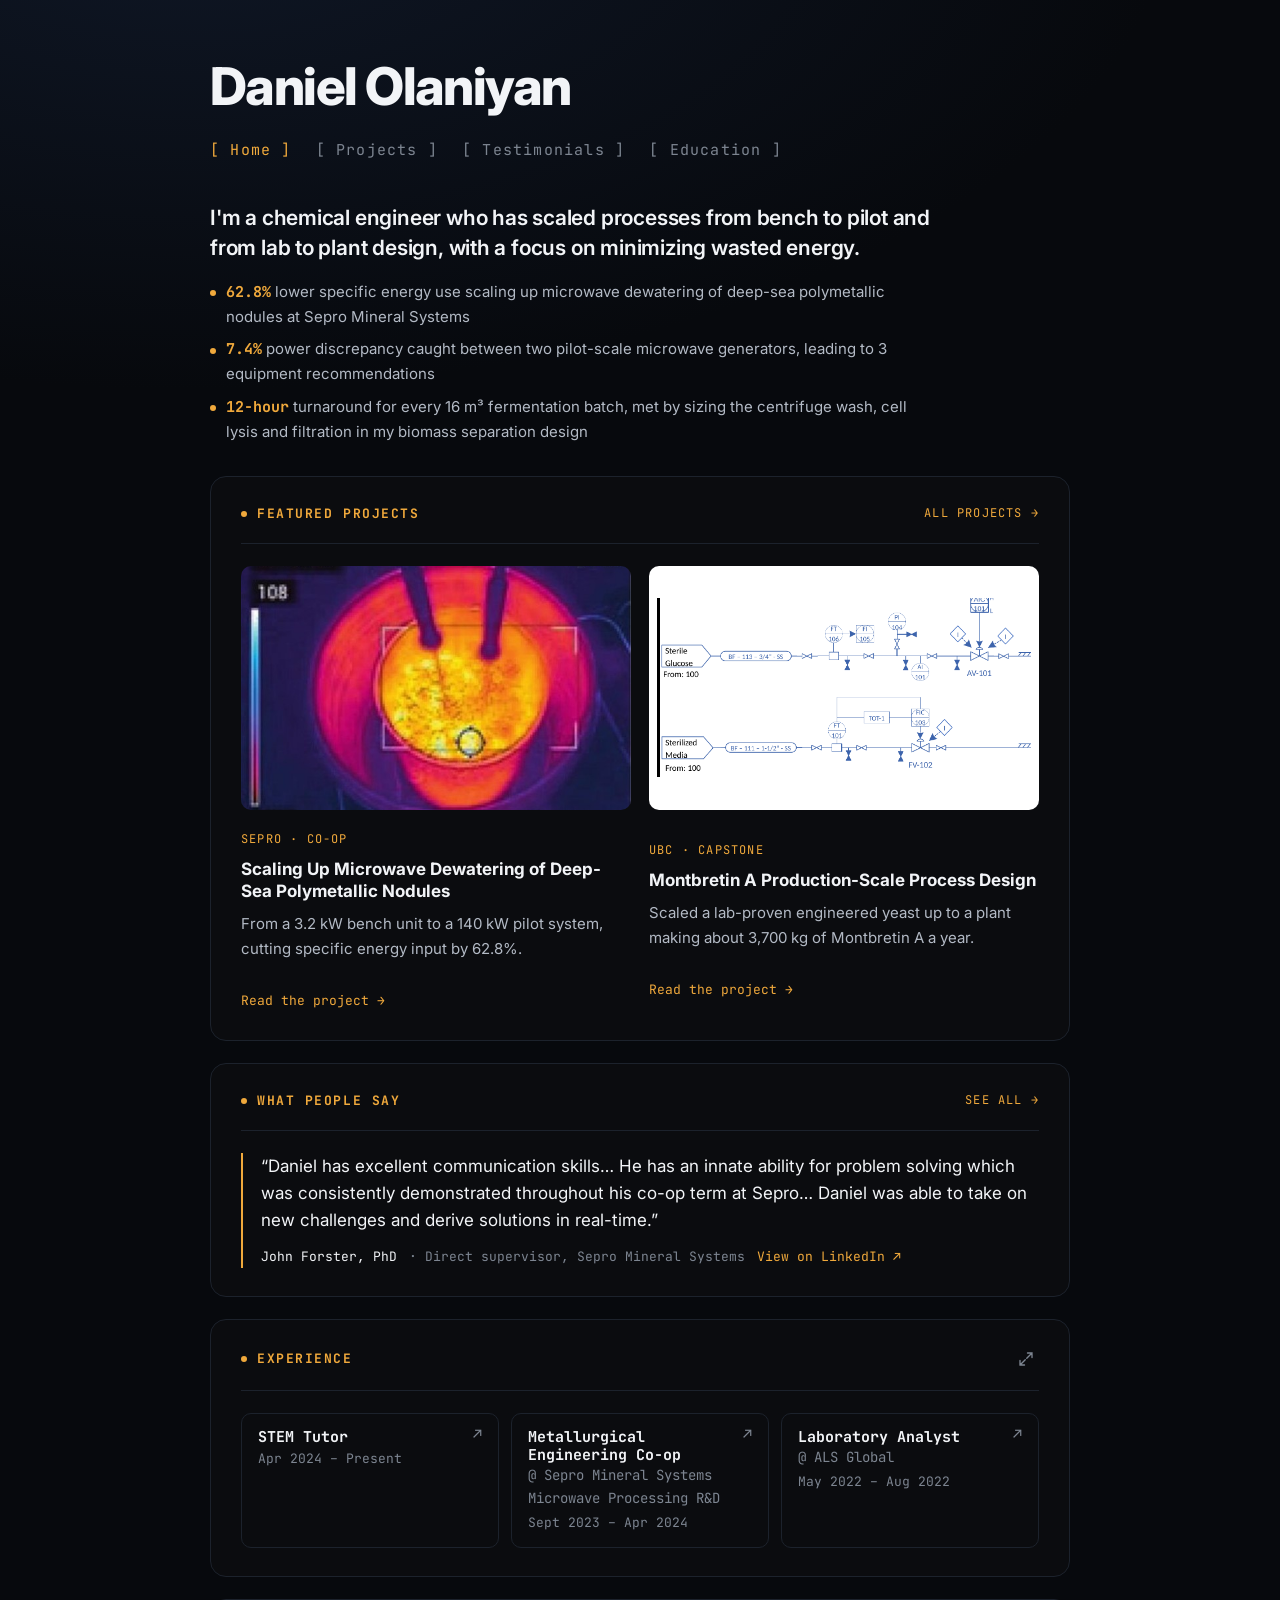
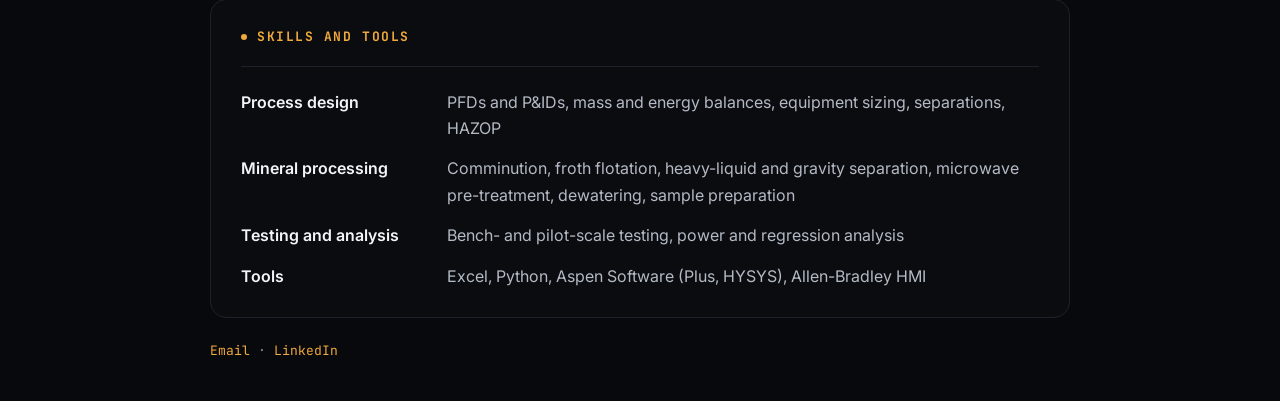
==== commit ee6005b4: "Remove GitHub link from site footers Co-Authored-By: Claude Opus 5.5 <noreply@anthropic.com> Claude-" ====
--- a/index.html
+++ b/index.html
@@ -8,7 +8,7 @@
   <link rel="preconnect" href="https://fonts.googleapis.com">
   <link rel="preconnect" href="https://fonts.gstatic.com" crossorigin>
   <link href="https://fonts.googleapis.com/css2?family=Inter:wght@400;600;700;800&family=JetBrains+Mono:wght@400;500;700&display=swap" rel="stylesheet">
-  <link rel="stylesheet" href="assets/styles.css">
+  <link rel="stylesheet" href="assets/styles.css?v=20261120c">
 </head>
 <body>
 
@@ -273,8 +273,8 @@
 </dialog>
 
 <footer><div class="wrap">
-  <a href="mailto:dolaniyan321@gmail.com">Email</a> · <a href="https://www.linkedin.com/in/daniel-olaniyan/">LinkedIn</a> · <a href="https://github.com/DanielOlaniyan">GitHub</a>
+  <a href="mailto:dolaniyan321@gmail.com">Email</a> · <a href="https://www.linkedin.com/in/daniel-olaniyan/">LinkedIn</a>
 </div></footer>
-<script src="assets/main.js"></script>
+<script src="assets/main.js?v=20261120c"></script>
 </body>
 </html>
--- a/assets/styles.css
+++ b/assets/styles.css
@@ -342,3 +342,26 @@
 .step p { margin: 0; font-size: 13.5px; line-height: 1.55; }
 @media (max-width: 860px) { .steps { grid-template-columns: 1fr 1fr; } }
 @media (max-width: 460px) { .steps { grid-template-columns: 1fr; } }
+
+/* Design decisions: one line each */
+ul.decide { list-style: none; padding: 0; margin: 6px 0 12px; }
+ul.decide li { display: grid; grid-template-columns: 170px 1fr; gap: 14px; padding: 9px 0; border-bottom: 1px solid var(--line); margin: 0; }
+ul.decide li:last-child { border-bottom: 0; }
+ul.decide .d { font-family: var(--mono); font-size: 12.5px; color: var(--accent); padding-top: 2px; }
+ul.decide strong { color: var(--text); }
+@media (max-width: 620px) { ul.decide li { grid-template-columns: 1fr; gap: 2px; } }
+
+/* Section tabs on project pages */
+nav.toc a.all { color: var(--muted); border-style: dashed; border-color: var(--line); }
+.tabnav { display: none; justify-content: space-between; gap: 12px; margin-top: 22px; padding-top: 14px; border-top: 1px solid var(--line); font-family: var(--mono); font-size: 13px; }
+body.tabbed .tabnav { display: flex; }
+.tabnav a { color: var(--accent); }
+
+/* Key numbers under a project title */
+.keynums { display: grid; grid-template-columns: repeat(4, 1fr); gap: 1px; background: var(--line); border: 1px solid var(--line); border-radius: 12px; overflow: hidden; margin: 22px 0 18px; }
+.keynums div { background: #0f1115; padding: 14px 16px; }
+.keynums b { display: block; font-family: var(--mono); font-size: 22px; font-weight: 600; color: var(--accent); letter-spacing: -0.01em; }
+.keynums span { display: block; margin-top: 4px; font-size: 13px; line-height: 1.4; color: var(--muted); }
+@media (max-width: 720px) { .keynums { grid-template-columns: 1fr 1fr; } }
+/* One-line summary at the top of a section */
+.gist { color: var(--text); font-size: 17px; line-height: 1.5; margin: 0 0 16px; }
